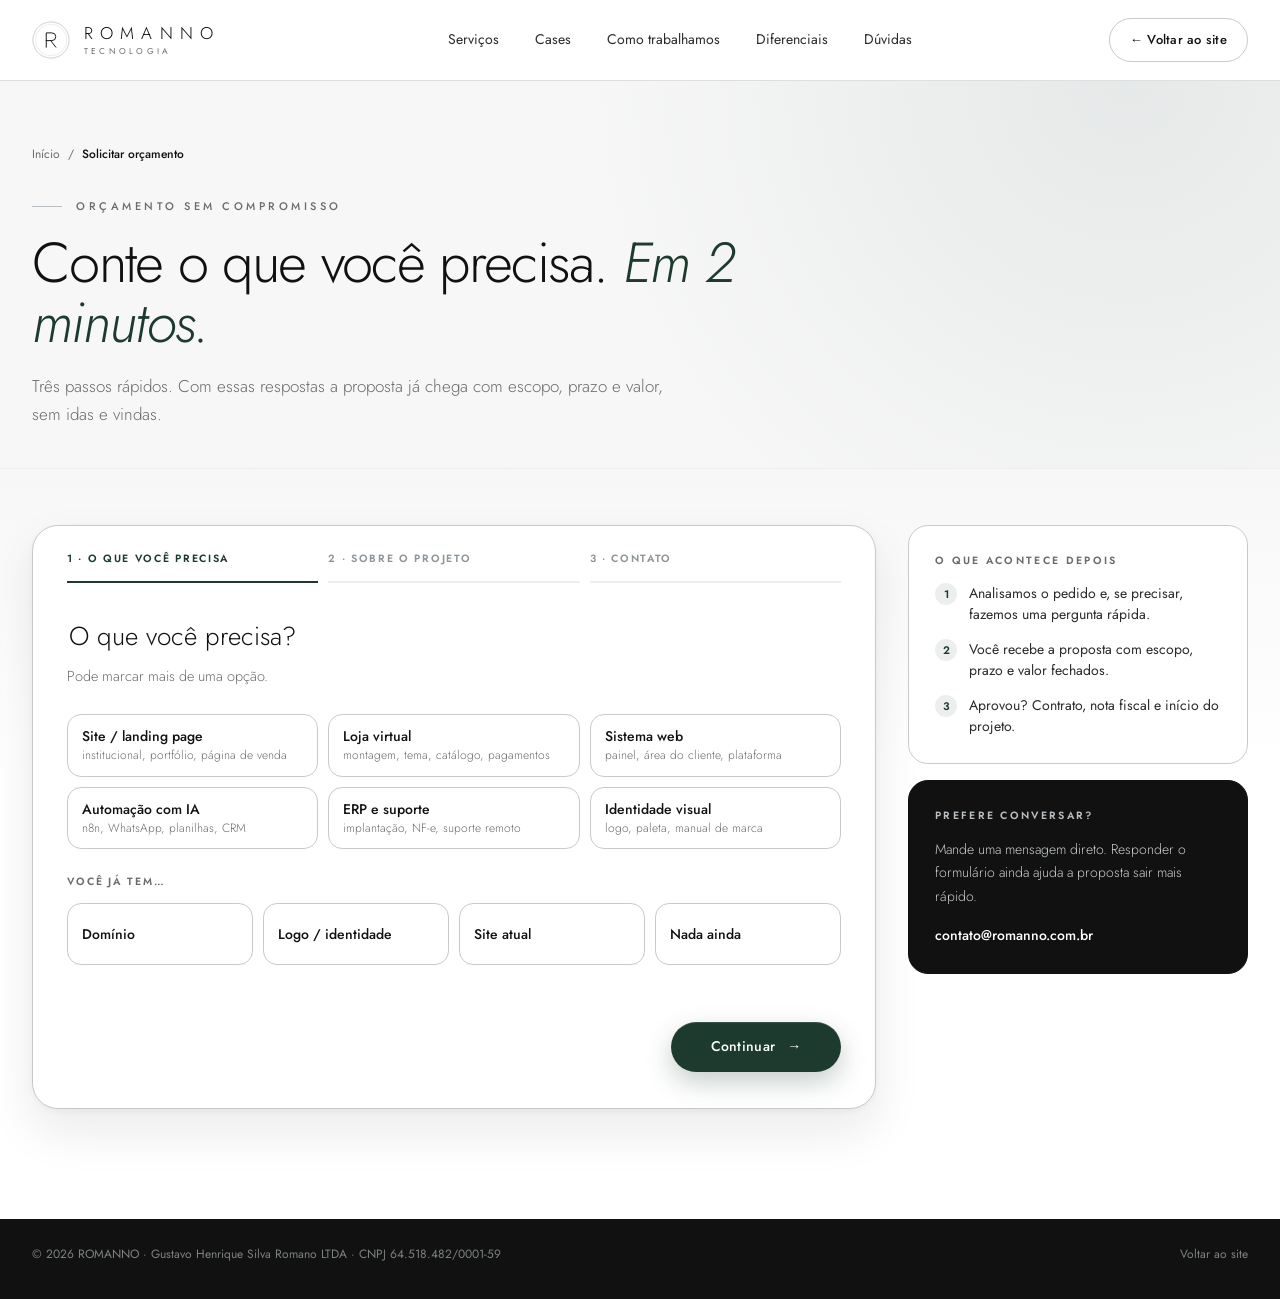
==== orcamento.html @ 5d996bf9 "SEO e dados da empresa: sitemap, robots, canonical, Open Graph, JSON-LD e CNPJ no rodapé" ====
<!DOCTYPE html>
<html lang="pt-BR">
<head>
<meta charset="UTF-8">
<meta name="viewport" content="width=device-width,initial-scale=1">
<title>Solicitar orçamento — ROMANNO</title>
<meta name="description" content="Conte o que você precisa: site, loja virtual, sistema, automação ou ERP. Retorno em até 1 dia útil.">
<meta name="theme-color" content="#1C3B2E">
<link rel="canonical" href="https://romanno.com.br/orcamento.html">
<meta property="og:title" content="Solicitar orçamento — ROMANNO">
<meta property="og:description" content="Conte o que você precisa: site, loja virtual, sistema, automação ou ERP. Retorno em até 1 dia útil.">
<meta property="og:url" content="https://romanno.com.br/orcamento.html">
<meta property="og:image" content="https://romanno.com.br/assets/img/og.jpg">
<meta property="og:locale" content="pt_BR">
<meta name="twitter:card" content="summary_large_image">
<link rel="icon" href="assets/img/monograma.svg" type="image/svg+xml">
<link rel="preconnect" href="https://fonts.googleapis.com">
<link rel="preconnect" href="https://fonts.gstatic.com" crossorigin>
<link href="https://fonts.googleapis.com/css2?family=Jost:ital,wght@0,300;0,400;0,500;0,600;1,300;1,400&display=swap" rel="stylesheet">
<link rel="stylesheet" href="assets/css/style.css">
<script>document.documentElement.classList.add("js")</script>
<script src="assets/js/config.js"></script>
<script src="assets/js/main.js" defer></script>
<script src="assets/js/orcamento.js" defer></script>
</head>
<body>

<header class="header">
  <div class="container nav">
    <a class="brand" href="./" aria-label="ROMANNO — início">
      <svg class="brand-mark" viewBox="0 0 64 64" fill="none" aria-hidden="true"><circle cx="32" cy="32" r="30.5" stroke="#B8BEC2" stroke-width="1.2"/><circle cx="32" cy="32" r="26.5" stroke="#C9C9C9" stroke-width=".6"/><g stroke="currentColor" stroke-width="1.6" stroke-linecap="square"><path d="M24 44V20h9.5a6.5 6.5 0 0 1 0 13H24"/><path d="M31.5 33L40 44"/></g></svg>
      <span class="brand-text"><b>ROMANNO</b><small>Tecnologia</small></span>
    </a>
    <nav class="menu" aria-label="Principal">
      <a href="./#servicos">Serviços</a>
      <a href="./#cases">Cases</a>
      <a href="./#processo">Como trabalhamos</a>
      <a href="./#diferenciais">Diferenciais</a>
      <a href="./#faq">Dúvidas</a>
    </nav>
    <div class="nav-actions"><a class="btn" href="./">← Voltar ao site</a></div>
    <button class="menu-toggle" aria-label="Abrir menu" aria-expanded="false"><span></span></button>
  </div>
</header>

<main>
  <section class="page-hero">
    <div class="container">
      <nav class="crumb" aria-label="Você está em"><a href="./">Início</a><span>/</span><b>Solicitar orçamento</b></nav>
      <div class="eyebrow">Orçamento sem compromisso</div>
      <h1>Conte o que você precisa. <em>Em 2 minutos.</em></h1>
      <p class="lead">Três passos rápidos. Com essas respostas a proposta já chega com escopo, prazo e valor, sem idas e vindas.</p>
    </div>
  </section>

  <section class="quote-wrap">
    <div class="container quote-grid">
      <div class="form-shell">
        <div class="progress" aria-hidden="true">
          <div class="active" data-p="1">1 · O que você precisa</div>
          <div data-p="2">2 · Sobre o projeto</div>
          <div data-p="3">3 · Contato</div>
        </div>

        <form class="form" id="quoteForm" novalidate>
          <!-- honeypot anti-spam -->
          <div class="hp" aria-hidden="true"><label>Não preencha<input type="text" name="_hp" tabindex="-1" autocomplete="off"></label></div>

          <!-- ETAPA 1 -->
          <fieldset class="form-step active" data-step="1" style="border:0;padding:0;margin:0">
            <legend class="form-title">O que você precisa?</legend>
            <p class="form-sub">Pode marcar mais de uma opção.</p>
            <div class="choices" role="group" aria-label="Serviços">
              <div class="choice"><input type="checkbox" id="s1" name="servicos" value="Site / landing page"><label for="s1">Site / landing page<small>institucional, portfólio, página de venda</small></label></div>
              <div class="choice"><input type="checkbox" id="s2" name="servicos" value="E-commerce"><label for="s2">Loja virtual<small>montagem, tema, catálogo, pagamentos</small></label></div>
              <div class="choice"><input type="checkbox" id="s3" name="servicos" value="Sistema web"><label for="s3">Sistema web<small>painel, área do cliente, plataforma</small></label></div>
              <div class="choice"><input type="checkbox" id="s4" name="servicos" value="Automação com IA"><label for="s4">Automação com IA<small>n8n, WhatsApp, planilhas, CRM</small></label></div>
              <div class="choice"><input type="checkbox" id="s5" name="servicos" value="ERP / suporte"><label for="s5">ERP e suporte<small>implantação, NF-e, suporte remoto</small></label></div>
              <div class="choice"><input type="checkbox" id="s6" name="servicos" value="Identidade visual"><label for="s6">Identidade visual<small>logo, paleta, manual de marca</small></label></div>
            </div>

            <p class="group-title">Você já tem…</p>
            <div class="choices four" role="group" aria-label="O que já existe">
              <div class="choice"><input type="checkbox" id="t1" name="ja_tem" value="Domínio"><label for="t1">Domínio</label></div>
              <div class="choice"><input type="checkbox" id="t2" name="ja_tem" value="Logo / identidade"><label for="t2">Logo / identidade</label></div>
              <div class="choice"><input type="checkbox" id="t3" name="ja_tem" value="Site atual"><label for="t3">Site atual</label></div>
              <div class="choice"><input type="checkbox" id="t4" name="ja_tem" value="Nada ainda"><label for="t4">Nada ainda</label></div>
            </div>
            <p class="err" data-err="1" role="alert"></p>
            <div class="form-actions"><span></span><button type="button" class="btn primary" data-next>Continuar <span class="arr">→</span></button></div>
          </fieldset>

          <!-- ETAPA 2 -->
          <fieldset class="form-step" data-step="2" style="border:0;padding:0;margin:0">
            <legend class="form-title">Sobre o projeto</legend>
            <p class="form-sub">Quanto mais contexto, mais precisa fica a proposta.</p>
            <div class="grid2">
              <div class="field full"><label for="descricao">Descreva o projeto</label><textarea id="descricao" name="descricao" placeholder="Ex.: tenho uma loja de roupas no Instagram e quero vender pelo site, com frete calculado e aviso no WhatsApp quando entrar pedido." required></textarea></div>
              <div class="field"><label for="prazo">Prazo desejado</label>
                <select id="prazo" name="prazo">
                  <option value="Sem pressa">Sem pressa</option>
                  <option value="Até 1 mês">Até 1 mês</option>
                  <option value="1 a 3 meses">1 a 3 meses</option>
                  <option value="Urgente (menos de 2 semanas)">Urgente (menos de 2 semanas)</option>
                </select>
              </div>
              <div class="field"><label for="referencia">Site de referência <small>(opcional)</small></label><input id="referencia" name="referencia" type="url" placeholder="https://"></div>
            </div>
            <p class="group-title" style="margin-top:24px">Faixa de investimento</p>
            <div class="choices four" role="radiogroup" aria-label="Faixa de investimento">
              <div class="choice"><input type="radio" id="i1" name="investimento" value="Até R$ 2 mil"><label for="i1">Até R$ 2 mil</label></div>
              <div class="choice"><input type="radio" id="i2" name="investimento" value="R$ 2 a 5 mil"><label for="i2">R$ 2 a 5 mil</label></div>
              <div class="choice"><input type="radio" id="i3" name="investimento" value="R$ 5 a 15 mil"><label for="i3">R$ 5 a 15 mil</label></div>
              <div class="choice"><input type="radio" id="i4" name="investimento" value="Ainda não sei"><label for="i4">Ainda não sei</label></div>
            </div>
            <p class="err" data-err="2" role="alert"></p>
            <div class="form-actions"><button type="button" class="btn" data-prev>← Voltar</button><button type="button" class="btn primary" data-next>Continuar <span class="arr">→</span></button></div>
          </fieldset>

          <!-- ETAPA 3 -->
          <fieldset class="form-step" data-step="3" style="border:0;padding:0;margin:0">
            <legend class="form-title">Para onde mandamos a proposta?</legend>
            <p class="form-sub">Retorno em até 1 dia útil.</p>
            <div class="grid2">
              <div class="field"><label for="nome">Nome</label><input id="nome" name="nome" autocomplete="name" required></div>
              <div class="field"><label for="empresa">Empresa <small>(opcional)</small></label><input id="empresa" name="empresa" autocomplete="organization"></div>
              <div class="field"><label for="email">E-mail</label><input id="email" name="email" type="email" autocomplete="email" required></div>
              <div class="field"><label for="whatsapp">WhatsApp</label><input id="whatsapp" name="whatsapp" type="tel" inputmode="tel" autocomplete="tel" placeholder="(31) 99999-9999" required></div>
              <div class="field full"><label for="contato_pref">Prefere contato por</label>
                <select id="contato_pref" name="contato_pref"><option>WhatsApp</option><option>E-mail</option><option>Videochamada</option></select>
              </div>
            </div>
            <div class="summary" id="summary"></div>
            <label class="checkline"><input type="checkbox" id="lgpd" name="lgpd" required> Autorizo o uso destes dados somente para o envio da proposta e o contato sobre este projeto (LGPD).</label>
            <p class="err" data-err="3" role="alert"></p>
            <div class="form-actions"><button type="button" class="btn" data-prev>← Voltar</button><button type="submit" class="btn primary" id="sendBtn">Enviar pedido <span class="arr">→</span></button></div>
          </fieldset>

          <!-- SUCESSO -->
          <div class="form-step success" data-step="4" aria-live="polite">
            <div class="success-mark"><svg viewBox="0 0 24 24"><path d="M5 12.5l4.5 4.5L19 7.5"/></svg></div>
            <h2 class="form-title">Pedido recebido.</h2>
            <p class="form-sub" id="successMsg">Você recebe a proposta em até 1 dia útil. Guarde o protocolo:</p>
            <span class="protocol" id="protocol"></span>
            <div class="form-actions" style="justify-content:center"><a class="btn" href="./">Voltar ao site</a></div>
          </div>
        </form>
      </div>

      <aside class="aside">
        <div class="aside-card">
          <h4>O que acontece depois</h4>
          <ol>
            <li>Analisamos o pedido e, se precisar, fazemos uma pergunta rápida.</li>
            <li>Você recebe a proposta com escopo, prazo e valor fechados.</li>
            <li>Aprovou? Contrato, nota fiscal e início do projeto.</li>
          </ol>
        </div>
        <div class="aside-card dark">
          <h4>Prefere conversar?</h4>
          <p>Mande uma mensagem direto. Responder o formulário ainda ajuda a proposta sair mais rápido.</p>
          <a class="wa" data-whatsapp href="#"><svg viewBox="0 0 24 24"><path d="M4 20l1.3-3.9A8 8 0 1 1 8 19z"/></svg>Chamar no WhatsApp</a>
          <a class="wa" data-email href="#"><svg viewBox="0 0 24 24"><rect x="3" y="5" width="18" height="14" rx="2"/><path d="M3 7l9 6 9-6"/></svg></a>
        </div>
      </aside>
    </div>
  </section>
</main>

<footer class="footer">
  <div class="container">
    <div class="footer-bottom" style="border-top:0"><span>© <span data-year>2026</span> ROMANNO · Gustavo Henrique Silva Romano LTDA · CNPJ 64.518.482/0001-59</span><span><a href="./">Voltar ao site</a></span></div>
  </div>
</footer>
</body>
</html>
---- assets/css/style.css ----
/* =========================================================
   ROMANNO — Portfólio
   Paleta oficial (Manual de Marca): #111111 · #FFFFFF · #1C3B2E · #B8BEC2 · #6B6B6B · #C9C9C9
   ========================================================= */
[hidden]{display:none!important}
:root{
  /* oficiais */
  --black:#111111;
  --white:#FFFFFF;
  --green:#1C3B2E;
  --silver:#B8BEC2;
  --gray:#6B6B6B;
  --line:#C9C9C9;
  /* derivados (tons da própria paleta) */
  --paper:#F6F7F6;          /* fundo neutro levemente esverdeado */
  --mist:#ECEFED;
  --green-2:#25503F;        /* verde para hover */
  --green-d:#122A20;        /* verde profundo para gradientes */
  --ink2:#2A2A2A;
  --silver-d:#8E959A;
  --font:"Jost",-apple-system,BlinkMacSystemFont,"Segoe UI",Arial,sans-serif;
  --shadow-sm:0 1px 2px rgba(17,17,17,.04),0 6px 18px rgba(17,17,17,.05);
  --shadow:0 2px 6px rgba(17,17,17,.04),0 22px 48px rgba(17,17,17,.09);
  --radius:20px;
}
*{box-sizing:border-box}
html{scroll-behavior:smooth}
body{margin:0;background:var(--white);color:var(--black);font-family:var(--font);font-size:16px;font-weight:400;line-height:1.65;overflow-x:hidden;-webkit-font-smoothing:antialiased}
a{color:inherit;text-decoration:none}
img{max-width:100%;display:block}
button,input,select,textarea{font:inherit}
.container{width:min(1240px,calc(100% - 64px));margin:auto}
:focus-visible{outline:2px solid var(--green);outline-offset:3px;border-radius:6px}

/* ---------- tipografia ---------- */
h1,h2,h3{font-family:var(--font);font-weight:300;letter-spacing:-.02em;margin:0;color:var(--black)}
h1 em,h2 em,h3 em{font-style:italic;font-weight:300;color:var(--green)}
.eyebrow{display:inline-flex;align-items:center;gap:14px;color:var(--gray);text-transform:uppercase;letter-spacing:.32em;font-size:11px;font-weight:500}
.eyebrow:before{content:"";width:30px;height:1px;background:var(--silver)}
.center .eyebrow:after{content:"";width:30px;height:1px;background:var(--silver)}
.wordmark{font-weight:300;letter-spacing:.42em;text-transform:uppercase}

/* ---------- botões ---------- */
.btn{min-height:50px;padding:0 26px;border-radius:999px;border:1px solid var(--line);background:var(--white);color:var(--black);display:inline-flex;align-items:center;justify-content:center;gap:12px;cursor:pointer;font-size:14px;font-weight:500;letter-spacing:.02em;transition:transform .25s ease,box-shadow .25s ease,border-color .25s ease,background .25s ease;white-space:nowrap}
.btn:hover{transform:translateY(-2px);border-color:var(--silver-d);box-shadow:var(--shadow-sm)}
.btn.primary{border:0;color:var(--white);background:var(--green);box-shadow:0 10px 26px rgba(28,59,46,.25),inset 0 1px 0 rgba(255,255,255,.12)}
.btn.primary:hover{background:var(--green-2);box-shadow:0 16px 34px rgba(28,59,46,.32)}
.btn.light{border:1px solid rgba(255,255,255,.28);background:transparent;color:var(--white)}
.btn.light:hover{border-color:var(--silver);background:rgba(255,255,255,.06)}
.btn .arr{transition:transform .25s}
.btn:hover .arr{transform:translateX(3px)}
.btn[disabled]{opacity:.55;pointer-events:none}

/* ---------- header ---------- */
.header{position:sticky;top:0;z-index:50;background:rgba(255,255,255,.9);backdrop-filter:saturate(1.3) blur(16px);-webkit-backdrop-filter:saturate(1.3) blur(16px);border-bottom:1px solid rgba(201,201,201,.6)}
.nav{height:80px;display:grid;grid-template-columns:220px 1fr auto;align-items:center;gap:24px}
.brand{display:inline-flex;align-items:center;gap:14px}
.brand-mark{width:38px;height:38px;flex:0 0 38px}
.brand-text{display:flex;flex-direction:column;line-height:1.1}
.brand-text b{font-weight:300;font-size:17px;letter-spacing:.42em}
.brand-text small{font-size:8.5px;letter-spacing:.38em;color:var(--gray);text-transform:uppercase;margin-top:4px}
.menu{display:flex;justify-content:center;gap:36px;font-size:14px;color:var(--ink2)}
.menu a{position:relative;padding:8px 0}
.menu a:after{content:"";position:absolute;left:0;right:100%;bottom:2px;height:1px;background:var(--green);transition:right .25s ease}
.menu a:hover,.menu a[aria-current="page"]{color:var(--black)}
.menu a:hover:after,.menu a[aria-current="page"]:after{right:0}
.nav-actions .btn{min-height:44px;padding:0 20px;font-size:13px}
.menu-toggle{display:none;width:44px;height:44px;border-radius:50%;border:1px solid var(--line);background:var(--white);cursor:pointer;align-items:center;justify-content:center}
.menu-toggle span,.menu-toggle span:before,.menu-toggle span:after{display:block;width:16px;height:1.5px;background:var(--black);position:relative;transition:.25s}
.menu-toggle span:before,.menu-toggle span:after{content:"";position:absolute;left:0}
.menu-toggle span:before{top:-5px}.menu-toggle span:after{top:5px}
.nav.open .menu-toggle span{background:transparent}
.nav.open .menu-toggle span:before{top:0;transform:rotate(45deg)}
.nav.open .menu-toggle span:after{top:0;transform:rotate(-45deg)}

/* ---------- hero ---------- */
.hero{position:relative;overflow:hidden;background:radial-gradient(circle at 85% 20%,rgba(184,190,194,.22),transparent 45%),var(--paper);border-bottom:1px solid var(--mist)}
#heroCanvas{position:absolute;inset:0;width:100%;height:100%;z-index:0;pointer-events:none}
.hero-grid{position:relative;z-index:1;display:grid;grid-template-columns:1.05fr .95fr;gap:56px;align-items:center;min-height:calc(100vh - 80px);max-height:880px;padding:72px 0 96px}
.hero h1{margin:22px 0 0;font-size:clamp(46px,5.4vw,82px);line-height:1.02;letter-spacing:-.035em}
.hero .lead{max-width:560px;margin:26px 0 0;color:var(--gray);font-size:18px;line-height:1.7;font-weight:300}
.hero-actions{display:flex;flex-wrap:wrap;gap:12px;margin-top:36px}
.hero-trust{display:flex;gap:34px;margin-top:46px;padding-top:24px;border-top:1px solid var(--line);max-width:560px}
.hero-trust div{font-size:12.5px;color:var(--gray);line-height:1.45}
.hero-trust b{display:block;font-weight:300;font-size:28px;color:var(--black);letter-spacing:-.01em;margin-bottom:2px}
.hero-visual{position:relative;display:flex;flex-direction:column;align-items:flex-end;gap:16px}

/* mock de "proposta" no hero */
.mock{position:relative;width:min(400px,100%);padding:22px;border-radius:20px;background:rgba(255,255,255,.92);backdrop-filter:blur(14px);-webkit-backdrop-filter:blur(14px);border:1px solid rgba(255,255,255,.9);box-shadow:0 30px 70px rgba(17,17,17,.14);font-size:13px;color:var(--black)}
.mock-h{display:flex;justify-content:space-between;align-items:baseline;gap:10px;padding-bottom:12px;margin-bottom:12px;border-bottom:1px solid var(--line)}
.mock-h span{font-size:17px;font-weight:400;letter-spacing:.02em}
.mock-h i{font-style:normal;font-size:9.5px;letter-spacing:.2em;text-transform:uppercase;color:var(--green);font-weight:600}
.mock-row{display:flex;justify-content:space-between;gap:12px;margin-top:9px;font-size:12.5px;color:var(--ink2)}
.mock-row b{font-weight:500}
.mock-bar{height:5px;margin:10px 0 4px;border-radius:9px;background:var(--mist);overflow:hidden}
.mock-bar i{display:block;height:100%;width:72%;border-radius:9px;background:linear-gradient(90deg,var(--silver),var(--green))}
.mock-steps{list-style:none;margin:12px 0 0;padding:0;display:grid;gap:2px}
.mock-steps li{position:relative;padding:8px 0 8px 28px;font-size:12.5px;color:var(--ink2)}
.mock-steps li:before{content:"";position:absolute;left:3px;top:12px;width:11px;height:11px;border-radius:50%;border:1.5px solid var(--line);background:var(--white)}
.mock-steps li:after{content:"";position:absolute;left:8.5px;top:25px;bottom:-8px;width:1px;background:var(--line)}
.mock-steps li:last-child:after{display:none}
.mock-steps li.ok:before{background:var(--green);border-color:var(--green)}
.mock-steps li.cur:before{border-color:var(--green);box-shadow:0 0 0 4px rgba(28,59,46,.14)}
.mock-steps small{display:block;color:var(--gray);font-size:11.5px}
.mock-foot{margin-top:14px;padding-top:12px;border-top:1px solid var(--line);display:flex;gap:8px;align-items:center;flex-wrap:wrap;font-size:12px;color:var(--gray)}
.pill{display:inline-block;padding:3px 10px;border-radius:99px;background:var(--mist);color:var(--green);font-weight:600;font-size:11px;letter-spacing:.02em}
.chip{position:relative;margin-right:60px;display:flex;gap:14px;align-items:center;padding:14px 18px;border-radius:16px;background:var(--black);color:var(--white);box-shadow:var(--shadow);max-width:300px}
.chip-ic{flex:0 0 38px;height:38px;border-radius:50%;display:grid;place-items:center;background:rgba(184,190,194,.14);color:var(--silver)}
.chip-ic svg{width:18px;height:18px;fill:none;stroke:currentColor;stroke-width:1.6;stroke-linecap:round;stroke-linejoin:round}
.chip b{display:block;font-size:13.5px;font-weight:500}
.chip small{display:block;font-size:11.5px;color:var(--silver)}

/* ---------- seções ---------- */
section{scroll-margin-top:90px}
.sec{padding:120px 0}
.sec-head{max-width:760px;margin:0 auto 60px;text-align:center}
.sec-head h2{margin-top:18px;font-size:clamp(34px,3.6vw,54px);line-height:1.08}
.sec-head p{margin:18px auto 0;max-width:620px;color:var(--gray);font-size:17px;font-weight:300}

/* faixa de benefícios */
.strip{position:relative;z-index:2;margin-top:-52px}
.benefits{display:grid;grid-template-columns:repeat(4,1fr);background:var(--white);border:1px solid var(--line);border-radius:var(--radius);box-shadow:var(--shadow-sm)}
.benefit{display:flex;align-items:flex-start;gap:16px;padding:26px}
.benefit + .benefit{border-left:1px solid var(--mist)}
.ic{min-width:44px;height:44px;border-radius:50%;display:grid;place-items:center;background:var(--paper);color:var(--green);border:1px solid var(--mist)}
.ic svg{width:20px;height:20px;fill:none;stroke:currentColor;stroke-width:1.5;stroke-linecap:round;stroke-linejoin:round}
.benefit strong{display:block;font-size:14.5px;font-weight:500;margin-bottom:3px}
.benefit span{display:block;color:var(--gray);font-size:13px;line-height:1.5}

/* serviços */
.services{display:grid;grid-template-columns:repeat(3,1fr);gap:18px}
.service{position:relative;display:flex;flex-direction:column;padding:34px 28px 28px;background:var(--white);border:1px solid var(--line);border-radius:var(--radius);transition:transform .35s ease,box-shadow .35s ease,border-color .35s ease;overflow:hidden}
.service:before{content:"";position:absolute;left:0;right:0;top:0;height:2px;background:linear-gradient(90deg,transparent,var(--green),transparent);opacity:0;transition:opacity .3s}
.service:hover{transform:translateY(-5px);box-shadow:var(--shadow);border-color:var(--silver)}
.service:hover:before{opacity:1}
.service .num{font-style:italic;font-weight:300;color:var(--silver-d);font-size:15px;margin-bottom:20px}
.service .ic{align-self:flex-start;width:44px;margin-bottom:22px;border-radius:14px}
.service h3{font-size:23px;font-weight:400;margin-bottom:10px;letter-spacing:-.01em}
.service p{color:var(--gray);font-size:14.5px;line-height:1.65;margin:0 0 18px;flex:1}
.tags{display:flex;flex-wrap:wrap;gap:6px}
.tags span{font-size:11px;letter-spacing:.06em;padding:4px 10px;border-radius:99px;border:1px solid var(--mist);color:var(--ink2);background:var(--paper)}
.service.wide{grid-column:span 2;background:var(--green);border-color:var(--green);color:var(--white)}
.service.wide h3{color:var(--white)}
.service.wide p{color:#C7D2CC}
.service.wide .num{color:var(--silver)}
.service.wide .ic{background:rgba(255,255,255,.07);border-color:rgba(255,255,255,.12);color:var(--white)}
.service.wide .tags span{background:rgba(255,255,255,.06);border-color:rgba(255,255,255,.14);color:#E3E8E5}
.service.wide:hover{border-color:var(--green-2)}

/* cases */
.cases-sec{background:var(--paper)}
.cases{display:grid;gap:22px}
.case{display:grid;grid-template-columns:1fr 1fr;gap:0;background:var(--white);border:1px solid var(--line);border-radius:24px;overflow:hidden;transition:box-shadow .35s,border-color .35s}
.case:hover{box-shadow:var(--shadow);border-color:var(--silver)}
.case:nth-child(even) .case-visual{order:2}
.case-visual{position:relative;min-height:320px;display:grid;place-items:center;padding:36px;background:radial-gradient(circle at 70% 20%,rgba(184,190,194,.35),transparent 55%),var(--mist)}
.case-visual.dark{background:radial-gradient(circle at 75% 15%,rgba(184,190,194,.18),transparent 50%),linear-gradient(160deg,#1a1a1a,var(--black))}
.case-visual.green{background:radial-gradient(circle at 75% 15%,rgba(184,190,194,.22),transparent 50%),linear-gradient(160deg,var(--green),var(--green-d))}
.case-body{padding:44px 46px;display:flex;flex-direction:column;justify-content:center}
.case-meta{display:flex;flex-wrap:wrap;align-items:center;gap:10px;margin-bottom:14px}
.case-meta .status{font-size:10.5px;font-weight:600;letter-spacing:.16em;text-transform:uppercase;padding:4px 10px;border-radius:99px;background:var(--mist);color:var(--green)}
.case-meta .status.dev{background:#F1F1F1;color:var(--gray)}
.case-meta small{font-size:12px;color:var(--gray);letter-spacing:.04em}
.case h3{font-size:30px;font-weight:300;line-height:1.15;margin-bottom:14px}
.case p{color:var(--gray);margin:0 0 18px;font-size:15px;font-weight:300}
.case ul{list-style:none;padding:0;margin:0 0 22px;display:grid;gap:9px}
.case li{position:relative;padding-left:22px;font-size:14px;color:var(--ink2)}
.case li:before{content:"";position:absolute;left:0;top:9px;width:7px;height:7px;border-radius:50%;background:var(--green);box-shadow:0 0 0 4px rgba(28,59,46,.1)}
.link-arrow{display:inline-flex;align-items:center;gap:10px;color:var(--green);font-size:12px;font-weight:600;letter-spacing:.14em;text-transform:uppercase}
.link-arrow span{transition:transform .25s}
.link-arrow:hover span{transform:translateX(4px)}

/* mini-mocks dos cases (HTML/CSS, sem imagem) */
.screen{width:min(440px,100%);border-radius:14px;background:var(--white);box-shadow:0 24px 60px rgba(17,17,17,.18);overflow:hidden;font-size:11px}
.screen-bar{display:flex;align-items:center;gap:6px;padding:9px 12px;background:#F2F3F3;border-bottom:1px solid var(--mist)}
.screen-bar i{width:8px;height:8px;border-radius:50%;background:var(--line)}
.screen-bar span{margin-left:10px;flex:1;height:16px;border-radius:6px;background:var(--white);font-size:9.5px;color:var(--gray);display:flex;align-items:center;padding:0 8px}
.screen-body{padding:16px}
.shop-head{display:flex;justify-content:space-between;align-items:center;padding-bottom:10px;border-bottom:1px solid var(--mist);margin-bottom:12px}
.shop-head b{font-weight:300;letter-spacing:.35em;font-size:12px}
.shop-head em{font-style:normal;font-size:9px;color:var(--gray);letter-spacing:.1em}
.shop-grid{display:grid;grid-template-columns:repeat(3,1fr);gap:8px}
.prod{border-radius:8px;background:var(--paper);padding:8px}
.prod .img{aspect-ratio:1;border-radius:6px;margin-bottom:6px;background:radial-gradient(circle at 50% 45%,#fff 0 18%,var(--silver) 19% 24%,transparent 25%),linear-gradient(160deg,var(--mist),#dfe3e1)}
.prod:nth-child(2) .img{background:radial-gradient(circle at 50% 50%,transparent 0 22%,var(--silver-d) 23% 27%,transparent 28%),linear-gradient(160deg,var(--mist),#dfe3e1)}
.prod:nth-child(3) .img{background:radial-gradient(ellipse at 50% 50%,var(--silver) 0 10%,transparent 11%),radial-gradient(circle at 50% 50%,transparent 0 30%,var(--silver-d) 31% 33%,transparent 34%),linear-gradient(160deg,var(--mist),#dfe3e1)}
.prod b{display:block;font-weight:500;font-size:9.5px}
.prod small{color:var(--green);font-weight:600;font-size:9.5px}
.shop-btn{margin-top:12px;padding:8px;border-radius:99px;background:var(--green);color:var(--white);text-align:center;font-size:10px;letter-spacing:.08em}
.code{font-family:ui-monospace,SFMono-Regular,Menlo,Consolas,monospace;font-size:10.5px;line-height:1.7;color:#C9D1CD;background:#0D0D0D;padding:16px;border-radius:0}
.code .k{color:var(--silver)}.code .s{color:#8FBFA6}.code .c{color:#5F6B66}
.q-card{padding:14px;border-radius:10px;border:1px solid var(--mist);margin-bottom:8px}
.q-card b{display:block;font-weight:500;font-size:11px;margin-bottom:8px}
.q-opt{padding:6px 9px;border-radius:7px;border:1px solid var(--mist);margin-top:5px;font-size:10px;color:var(--ink2)}
.q-opt.ok{border-color:var(--green);background:rgba(28,59,46,.07);color:var(--green);font-weight:600}
.q-filters{display:flex;gap:5px;margin-bottom:10px;flex-wrap:wrap}
.q-filters span{font-size:9px;padding:3px 8px;border-radius:99px;background:var(--paper);border:1px solid var(--mist);color:var(--gray)}
.phone{width:200px;height:380px;border-radius:32px;background:var(--black);padding:10px;box-shadow:0 30px 60px rgba(0,0,0,.35);border:1px solid #2a2a2a}
.phone-in{height:100%;border-radius:24px;background:var(--white);padding:18px 14px;overflow:hidden}
.phone-in small{display:block;color:var(--gray);font-size:9.5px;letter-spacing:.08em;text-transform:uppercase}
.phone-in .bal{font-size:24px;font-weight:300;margin:2px 0 14px}
.tx{display:flex;justify-content:space-between;align-items:center;padding:9px 0;border-bottom:1px solid var(--mist);font-size:10.5px}
.tx em{font-style:normal;font-size:8.5px;padding:2px 7px;border-radius:99px;background:#FFF5E0;color:#8A6300;font-weight:600}
.tx.done em{background:var(--mist);color:var(--green)}
.phone-btn{margin-top:14px;padding:9px;border-radius:12px;background:var(--green);color:#fff;text-align:center;font-size:10.5px}
.brand-board{display:grid;gap:12px;width:min(420px,100%)}
.brand-board .row{display:grid;grid-template-columns:repeat(4,1fr);gap:8px}
.sw{height:58px;border-radius:10px;border:1px solid rgba(255,255,255,.12)}
.brand-board .logo{padding:26px;border-radius:14px;background:rgba(255,255,255,.06);border:1px solid rgba(255,255,255,.12);text-align:center;color:var(--white)}
.brand-board .logo b{display:block;font-weight:300;letter-spacing:.5em;font-size:22px}
.brand-board .logo small{display:block;margin-top:8px;font-size:9px;letter-spacing:.4em;color:var(--silver);text-transform:uppercase}

/* processo (fundo preto) */
.process{background:radial-gradient(circle at 85% 0%,rgba(28,59,46,.55),transparent 50%),var(--black);color:var(--white)}
.process .sec-head h2{color:var(--white)}
.process .sec-head h2 em{color:var(--silver)}
.process .sec-head p{color:#A9ADAF}
.process .eyebrow{color:var(--silver)}
.steps{display:grid;grid-template-columns:repeat(5,1fr);gap:16px}
.step{padding:30px 24px;border-radius:20px;border:1px solid rgba(184,190,194,.18);background:rgba(255,255,255,.025);transition:border-color .3s,background .3s}
.step:hover{border-color:rgba(184,190,194,.4);background:rgba(255,255,255,.045)}
.step .n{display:block;font-style:italic;font-weight:300;font-size:34px;color:var(--silver);margin-bottom:20px}
.step h3{color:var(--white);font-size:19px;font-weight:400;margin-bottom:10px}
.step p{margin:0;color:#A9ADAF;font-size:14px;line-height:1.65}
.step .when{display:inline-block;margin-top:16px;font-size:10.5px;letter-spacing:.14em;text-transform:uppercase;color:var(--silver)}

/* diferenciais */
.diff-grid{display:grid;grid-template-columns:.95fr 1.05fr;gap:72px;align-items:center}
.diff h2{margin-top:18px;font-size:clamp(32px,3.2vw,48px);line-height:1.1}
.diff > div > p{color:var(--gray);font-size:16.5px;font-weight:300;margin:20px 0 0;max-width:500px}
.diff-list{display:grid;gap:14px}
.diff-item{display:flex;gap:18px;padding:22px 24px;border:1px solid var(--line);border-radius:18px;background:var(--white);transition:border-color .3s,transform .3s}
.diff-item:hover{border-color:var(--silver-d);transform:translateX(4px)}
.diff-item .ic{border-radius:12px}
.diff-item strong{display:block;font-weight:500;font-size:15.5px;margin-bottom:2px}
.diff-item span{display:block;font-size:14px;color:var(--gray);line-height:1.6}

/* frase */
.quote{padding:20px 0 120px}
.quote p{max-width:980px;margin:0 auto;text-align:center;font-weight:300;font-size:clamp(26px,2.8vw,42px);line-height:1.3;letter-spacing:-.015em}
.quote em{font-style:italic;color:var(--green)}

/* faq */
.faq-grid{display:grid;grid-template-columns:.8fr 1.2fr;gap:60px;align-items:start}
.faq h2{margin-top:18px;font-size:clamp(30px,2.8vw,42px);line-height:1.15}
.muted{color:var(--gray);margin:18px 0 0;font-size:15px;font-weight:300}
.q{border:1px solid var(--line);border-radius:16px;background:var(--white);padding:20px 24px;margin-bottom:12px;transition:border-color .25s}
.q[open]{border-color:var(--silver-d)}
.q summary{cursor:pointer;list-style:none;display:flex;justify-content:space-between;gap:16px;font-weight:500;font-size:15.5px}
.q summary::-webkit-details-marker{display:none}
.q summary:after{content:"+";color:var(--green);font-size:22px;line-height:1;font-weight:300}
.q[open] summary:after{content:"–"}
.q p{margin:12px 0 0;color:var(--gray);font-size:15px;line-height:1.7;font-weight:300}

/* CTA final */
.cta{padding:0 0 120px}
.cta-band{position:relative;overflow:hidden;display:grid;grid-template-columns:1.4fr auto;gap:40px;align-items:center;padding:60px 64px;border-radius:28px;color:var(--white);background:radial-gradient(circle at 88% 20%,rgba(184,190,194,.18),transparent 42%),linear-gradient(120deg,var(--green),var(--green-d))}
.cta-band:after{content:"";position:absolute;inset:0;border-radius:28px;border:1px solid rgba(184,190,194,.25);pointer-events:none}
.cta-band .eyebrow{color:var(--silver)}
.cta-band .eyebrow:before{background:var(--silver)}
.cta-band h3{color:var(--white);font-size:clamp(28px,2.6vw,40px);font-weight:300;line-height:1.15;margin:14px 0}
.cta-band h3 em{color:var(--silver)}
.cta-band p{margin:0;color:#C7D2CC;max-width:640px;font-weight:300}
.cta-band .btn{background:var(--white);color:var(--green);border:0}
.cta-band .btn:hover{background:var(--paper)}

/* footer */
.footer{background:var(--black);color:#A9ADAF}
.footer-top{display:grid;grid-template-columns:1.4fr 1fr 1fr 1fr;gap:40px;padding:72px 0 48px;border-bottom:1px solid rgba(184,190,194,.14)}
.footer .brand-text b{color:var(--white)}
.footer .brand-text small{color:var(--silver)}
.footer-tag{margin:18px 0 0;font-weight:300;color:#D5D8DA;font-size:16px;max-width:300px}
.footer h4{margin:0 0 16px;color:var(--silver);font-size:10.5px;letter-spacing:.26em;text-transform:uppercase;font-weight:500}
.footer ul{list-style:none;margin:0;padding:0;display:grid;gap:10px;font-size:14px}
.footer ul a:hover{color:var(--white)}
.footer-bottom{display:flex;justify-content:space-between;gap:20px;padding:26px 0 34px;font-size:12px;color:#7d8285}

/* ---------- página de orçamento ---------- */
.page-hero{padding:64px 0 40px;background:radial-gradient(circle at 88% 0%,rgba(184,190,194,.25),transparent 45%),var(--paper);border-bottom:1px solid var(--mist)}
.crumb{display:flex;gap:8px;font-size:12px;color:var(--gray);margin-bottom:24px}
.crumb a:hover{color:var(--green)}
.crumb b{color:var(--black);font-weight:500}
.page-hero h1{margin:18px 0 0;font-size:clamp(38px,4.4vw,64px);line-height:1.05;letter-spacing:-.03em;max-width:820px}
.page-hero .lead{max-width:640px;margin:20px 0 0;color:var(--gray);font-size:17px;font-weight:300}
.quote-wrap{padding:56px 0 110px;background:linear-gradient(180deg,var(--paper),var(--white) 40%)}
.quote-grid{display:grid;grid-template-columns:1fr 340px;gap:32px;align-items:start}
.form-shell{background:var(--white);border:1px solid var(--line);border-radius:26px;box-shadow:var(--shadow);overflow:hidden}
.progress{display:grid;grid-template-columns:repeat(3,1fr);gap:10px;padding:24px 34px 0}
.progress div{font-size:10.5px;text-transform:uppercase;letter-spacing:.16em;font-weight:600;color:var(--silver-d);padding-bottom:14px;border-bottom:2px solid var(--mist);transition:.3s}
.progress div.active{color:var(--green);border-color:var(--green)}
.progress div.done{color:var(--gray);border-color:var(--silver)}
.form{padding:32px 34px 36px}
.form-step{display:none}
.form-step.active{display:block;animation:fadeUp .4s ease}
@keyframes fadeUp{from{opacity:0;transform:translateY(8px)}to{opacity:1;transform:none}}
.form-title{font-size:26px;font-weight:300;margin:0 0 6px}
.form-sub{color:var(--gray);margin:0 0 26px;font-size:14.5px;font-weight:300}
.group-title{margin:24px 0 12px;color:var(--gray);font-size:10.5px;font-weight:600;text-transform:uppercase;letter-spacing:.18em}
.group-title:first-of-type{margin-top:0}
.choices{display:grid;grid-template-columns:repeat(3,1fr);gap:10px}
.choices.two{grid-template-columns:repeat(2,1fr)}
.choices.four{grid-template-columns:repeat(4,1fr)}
.choice{position:relative}
.choice input{position:absolute;opacity:0;pointer-events:none}
.choice label{display:flex;flex-direction:column;justify-content:center;min-height:62px;padding:12px 14px;border:1px solid var(--line);border-radius:14px;background:var(--white);cursor:pointer;transition:.2s;font-size:14px;font-weight:500;line-height:1.3}
.choice label small{display:block;font-weight:300;color:var(--gray);font-size:12px;margin-top:3px}
.choice label:hover{border-color:var(--silver-d)}
.choice input:checked+label{border-color:var(--green);background:rgba(28,59,46,.05);box-shadow:inset 0 0 0 1px var(--green)}
.choice input:focus-visible+label{outline:2px solid var(--green);outline-offset:2px}
.grid2{display:grid;grid-template-columns:repeat(2,minmax(0,1fr));gap:18px 20px}
.grid2 .full{grid-column:1/-1}
.field label{display:block;color:var(--ink2);font-size:11px;font-weight:600;text-transform:uppercase;letter-spacing:.1em;margin:0 0 8px}
.field label small{text-transform:none;letter-spacing:0;font-weight:300;color:var(--gray)}
.field input,.field select,.field textarea{width:100%;min-height:50px;border:1px solid var(--line);border-radius:12px;background:var(--paper);color:var(--black);padding:0 15px;font-size:15px;outline:none;transition:.2s}
.field textarea{min-height:130px;padding:13px 15px;resize:vertical;line-height:1.6}
.field input:focus,.field select:focus,.field textarea:focus{border-color:var(--green);background:var(--white);box-shadow:0 0 0 4px rgba(28,59,46,.1)}
.field.invalid input,.field.invalid textarea,.field.invalid select{border-color:#9B3A2E;background:#FDF6F5}
.err{color:#9B3A2E;font-size:13px;margin:14px 0 0;min-height:1em}
.checkline{display:flex;align-items:flex-start;gap:10px;margin:20px 0 0;color:var(--ink2);font-size:13.5px;line-height:1.55;cursor:pointer}
.checkline input{margin-top:4px;accent-color:#1C3B2E;width:16px;height:16px}
.form-actions{display:flex;justify-content:space-between;gap:14px;margin-top:30px}
.form-actions .btn{min-width:170px}
.summary{border:1px solid var(--line);border-radius:16px;padding:6px 20px;background:var(--paper);margin-top:22px}
.summary div{display:flex;justify-content:space-between;gap:20px;padding:11px 0;border-bottom:1px solid var(--mist);font-size:14px}
.summary div:last-child{border-bottom:0}
.summary span{color:var(--gray)}
.summary strong{text-align:right;font-weight:500}
.success{text-align:center;padding:30px 10px}
.success-mark{width:74px;height:74px;border-radius:50%;display:grid;place-items:center;margin:0 auto 20px;background:rgba(28,59,46,.08);border:1px solid var(--green);color:var(--green)}
.success-mark svg{width:30px;height:30px;fill:none;stroke:currentColor;stroke-width:1.8;stroke-linecap:round;stroke-linejoin:round}
.protocol{display:inline-block;margin-top:12px;padding:10px 20px;border:1px solid var(--silver);border-radius:999px;color:var(--green);letter-spacing:.1em;font-weight:600}
.aside{display:grid;gap:16px;position:sticky;top:104px}
.aside-card{padding:26px;border-radius:20px;border:1px solid var(--line);background:var(--white)}
.aside-card.dark{background:var(--black);border-color:var(--black);color:var(--white)}
.aside-card h4{margin:0 0 14px;font-size:10.5px;letter-spacing:.22em;text-transform:uppercase;color:var(--gray);font-weight:600}
.aside-card.dark h4{color:var(--silver)}
.aside-card ol{margin:0;padding:0;list-style:none;display:grid;gap:14px;counter-reset:s}
.aside-card ol li{position:relative;padding-left:34px;font-size:14px;color:var(--ink2);line-height:1.5;counter-increment:s}
.aside-card ol li:before{content:counter(s);position:absolute;left:0;top:0;width:22px;height:22px;border-radius:50%;display:grid;place-items:center;font-size:11px;background:var(--mist);color:var(--green);font-weight:600}
.aside-card p{margin:0;font-size:14px;color:#C9CDCF;font-weight:300}
.aside-card .wa{display:flex;align-items:center;gap:10px;margin-top:16px;color:var(--white);font-weight:500;font-size:14px}
.aside-card .wa svg{width:18px;height:18px;fill:none;stroke:var(--silver);stroke-width:1.6}
.hp{position:absolute;left:-9999px;width:1px;height:1px;overflow:hidden}

/* ---------- reveal ---------- */
.js .reveal{opacity:0;transform:translateY(20px);transition:opacity .8s ease,transform .8s ease}
.js .reveal.in{opacity:1;transform:none}
@media (prefers-reduced-motion:reduce){.js .reveal{opacity:1;transform:none;transition:none}html{scroll-behavior:auto}}

/* ---------- responsivo ---------- */
@media(max-width:1200px){
  .steps{grid-template-columns:repeat(3,1fr)}
  .menu{gap:24px}
  .nav{grid-template-columns:200px 1fr auto}
}
@media(max-width:1020px){
  .container{width:calc(100% - 40px)}
  .nav{height:70px;grid-template-columns:1fr auto auto;gap:12px}
  .menu-toggle{display:inline-flex}
  .menu{position:absolute;left:0;right:0;top:70px;display:none;flex-direction:column;gap:0;padding:8px 20px 20px;background:var(--white);border-bottom:1px solid var(--line);box-shadow:var(--shadow)}
  .menu a{padding:14px 0;border-bottom:1px solid var(--mist);font-size:16px}
  .menu a:after{display:none}
  .nav.open .menu{display:flex}
  .hero-grid{grid-template-columns:1fr;min-height:auto;max-height:none;padding:56px 0 110px;gap:48px}
  .hero-visual{align-items:flex-start}
  .chip{margin-right:0}
  .benefits{grid-template-columns:1fr 1fr}
  .benefit:nth-child(3){border-left:0}
  .benefit:nth-child(n+3){border-top:1px solid var(--mist)}
  .services{grid-template-columns:1fr 1fr}
  .service.wide{grid-column:span 2}
  .case{grid-template-columns:1fr}
  .case:nth-child(even) .case-visual{order:0}
  .case-visual{min-height:260px}
  .case-body{padding:34px 30px}
  .diff-grid,.faq-grid{grid-template-columns:1fr;gap:40px}
  .cta-band{grid-template-columns:1fr;padding:44px 34px}
  .footer-top{grid-template-columns:1fr 1fr}
  .sec{padding:88px 0}
  .quote-grid{grid-template-columns:1fr}
  .aside{position:static}
}
@media(max-width:640px){
  body{font-size:15px}
  .container{width:calc(100% - 32px)}
  .nav-actions{display:none}
  .brand-mark{width:34px;height:34px;flex-basis:34px}
  .brand-text b{font-size:15px}
  .hero h1{font-size:clamp(40px,11.5vw,52px)}
  .hero .lead{font-size:16px}
  .hero-actions{display:grid}
  .hero-actions .btn{width:100%}
  .hero-trust{gap:18px}
  .hero-trust b{font-size:22px}
  .hero-trust div{font-size:11.5px}
  .chip{max-width:none;width:100%}
  .mock{width:100%}
  .benefits,.services,.steps{grid-template-columns:1fr}
  .service.wide{grid-column:auto}
  .benefit + .benefit{border-left:0;border-top:1px solid var(--mist)}
  .case h3{font-size:25px}
  .case-visual{padding:24px;min-height:220px}
  .phone{transform:scale(.85)}
  .sec-head{text-align:left}
  .center .eyebrow:after{display:none}
  .cta-band .btn{width:100%}
  .footer-top{grid-template-columns:1fr;padding-top:56px}
  .footer-bottom{flex-direction:column}
  .progress{padding:20px 18px 0}
  .progress div{font-size:9px;letter-spacing:.08em}
  .form{padding:26px 20px 30px}
  .choices,.choices.two,.choices.four,.grid2{grid-template-columns:1fr}
  .grid2 .full{grid-column:auto}
  .form-actions{flex-direction:column-reverse}
  .form-actions .btn{width:100%}
  .summary div{display:block}
  .summary strong{display:block;text-align:left;margin-top:2px}
}
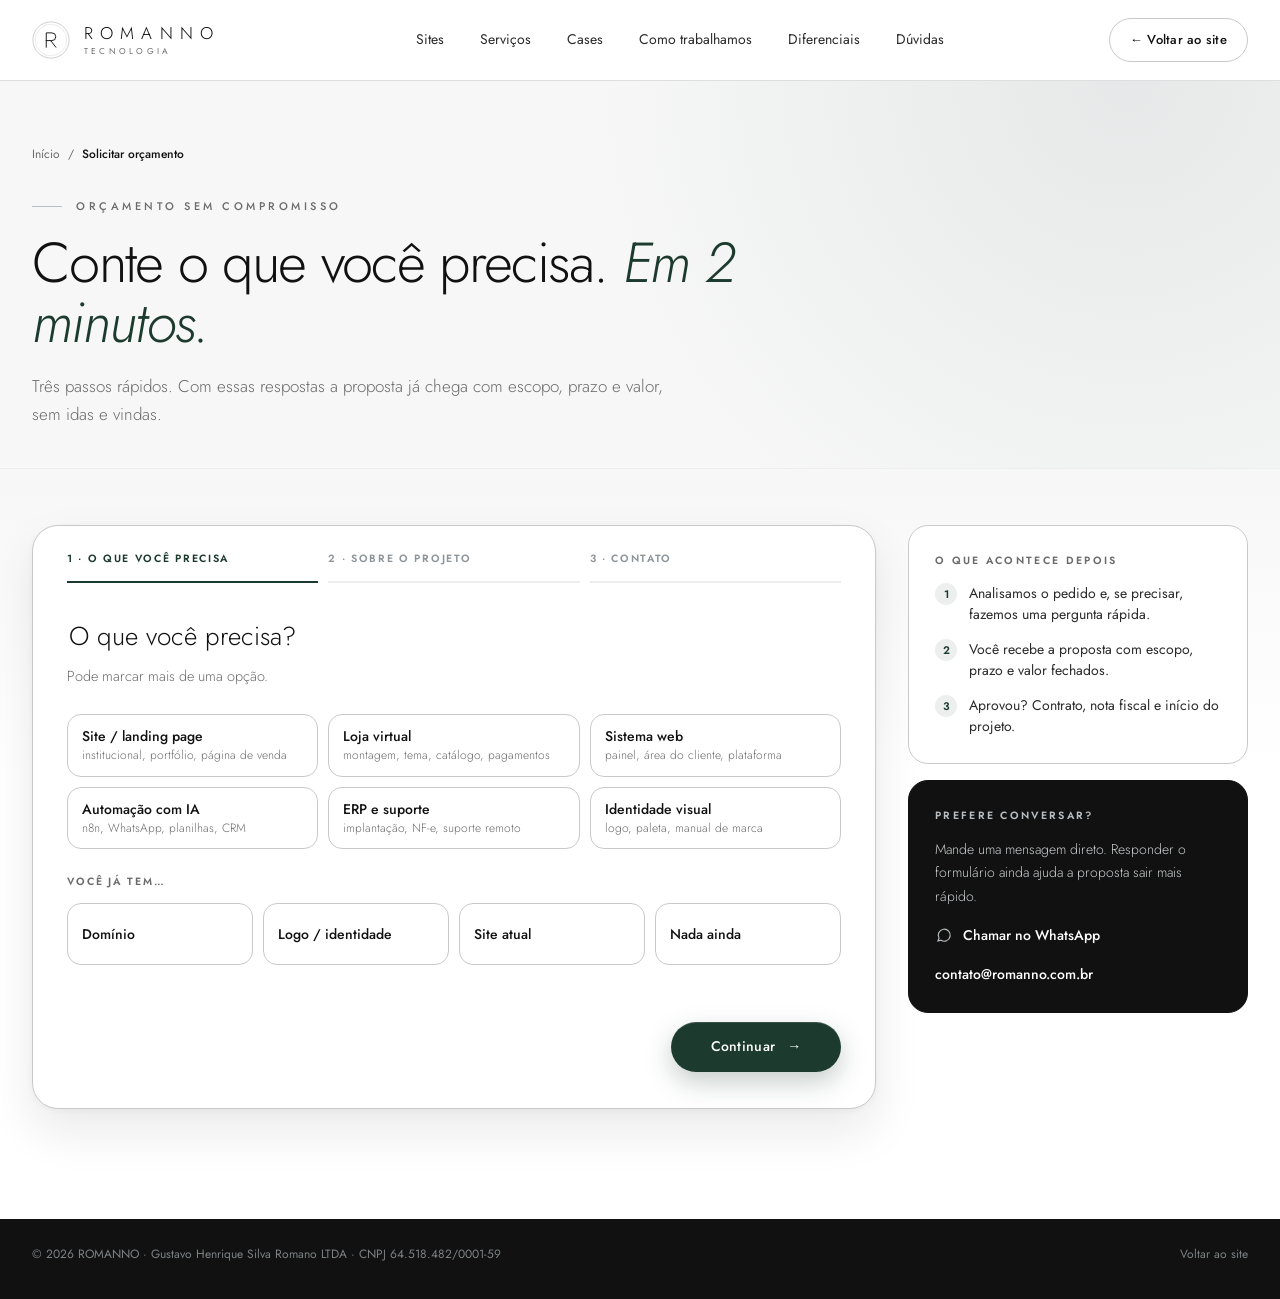
==== commit 90faa2ea: "Página Sites e landing pages com seção para clínicas e consultórios - sites.html: formatos, diagnóst" ====
--- a/orcamento.html
+++ b/orcamento.html
@@ -32,6 +32,7 @@
       <span class="brand-text"><b>ROMANNO</b><small>Tecnologia</small></span>
     </a>
     <nav class="menu" aria-label="Principal">
+      <a href="sites.html">Sites</a>
       <a href="./#servicos">Serviços</a>
       <a href="./#cases">Cases</a>
       <a href="./#processo">Como trabalhamos</a>
--- a/assets/css/style.css
+++ b/assets/css/style.css
@@ -416,3 +416,50 @@
   .summary div{display:block}
   .summary strong{display:block;text-align:left;margin-top:2px}
 }
+
+/* ---------- página Sites e landing pages ---------- */
+.lp-hero{padding:56px 0 110px}
+.lp-hero-grid{display:grid;grid-template-columns:1.1fr .9fr;gap:56px;align-items:center}
+.lp-hero h1{max-width:680px}
+.lp-note{margin:18px 0 0;font-size:13px;color:var(--gray)}
+.lp-visual{position:relative;display:flex;justify-content:center}
+.lp-phone{width:270px;height:540px;border-radius:40px;background:var(--black);padding:12px;box-shadow:0 40px 80px rgba(17,17,17,.22);border:1px solid #2a2a2a}
+.lp-phone-in{height:100%;border-radius:30px;background:var(--white);overflow:hidden;display:flex;flex-direction:column;font-size:11px}
+.lp-top{display:flex;justify-content:space-between;align-items:center;padding:16px 18px 12px}
+.lp-top b{font-weight:300;letter-spacing:.32em;font-size:10.5px}
+.lp-top span{color:var(--gray)}
+.lp-cover{margin:0 12px;padding:22px 16px;border-radius:18px;color:var(--white);background:radial-gradient(circle at 80% 10%,rgba(184,190,194,.35),transparent 50%),linear-gradient(150deg,var(--green),var(--green-d))}
+.lp-cover small{display:block;color:var(--silver);font-size:9.5px;letter-spacing:.08em;text-transform:uppercase}
+.lp-cover strong{display:block;font-weight:300;font-size:21px;line-height:1.15;margin:8px 0 12px}
+.lp-stars{font-size:11px;color:#E8D9A8;letter-spacing:.06em}
+.lp-stars span{color:#D5DDD8;letter-spacing:0;margin-left:4px}
+.lp-cta-mock{margin:14px 12px 0;padding:11px;border-radius:999px;background:#25A35A;color:#fff;text-align:center;font-weight:600;font-size:11px}
+.lp-list{display:flex;flex-wrap:wrap;gap:6px;padding:16px 12px 0}
+.lp-list span{padding:5px 10px;border-radius:99px;border:1px solid var(--mist);background:var(--paper);font-size:10px;color:var(--ink2)}
+.lp-review{margin:14px 12px 0;padding:12px 14px;border-radius:14px;border:1px solid var(--mist)}
+.lp-review b{display:block;font-weight:400;font-size:12px}
+.lp-review small{color:var(--gray);font-size:9.5px}
+.lp-badge{position:absolute;top:18px;right:0}
+.lp-check-grid{display:grid;grid-template-columns:.9fr 1.1fr;gap:64px;align-items:start}
+.lp-check-grid h2{margin-top:18px;font-size:clamp(30px,3vw,46px);line-height:1.12}
+.lp-check{list-style:none;margin:0;padding:0;display:grid;grid-template-columns:1fr 1fr;gap:14px}
+.lp-check li{position:relative;padding:20px 20px 20px 50px;border:1px solid var(--line);border-radius:16px;background:var(--white)}
+.lp-check li:before{content:"!";position:absolute;left:16px;top:19px;width:22px;height:22px;border-radius:50%;display:grid;place-items:center;font-size:12px;font-weight:600;color:#9B3A2E;background:#F8ECEA}
+.lp-check b{display:block;font-weight:500;font-size:15px;margin-bottom:4px}
+.lp-check span{display:block;font-size:13.5px;color:var(--gray);line-height:1.55}
+.lp-steps3{grid-template-columns:repeat(3,1fr)}
+.lp-steps4{grid-template-columns:repeat(4,1fr)}
+.lp-step{background:var(--paper);border-color:var(--line)}
+.lp-step:hover{background:var(--white);border-color:var(--silver-d)}
+.lp-step .n{color:var(--green)}
+.lp-step h3{color:var(--black)}
+.lp-step p{color:var(--gray)}
+@media(max-width:1020px){
+  .lp-hero-grid,.lp-check-grid{grid-template-columns:1fr;gap:44px}
+  .lp-steps3,.lp-steps4{grid-template-columns:1fr 1fr}
+}
+@media(max-width:640px){
+  .lp-check,.lp-steps3,.lp-steps4{grid-template-columns:1fr}
+  .lp-phone{width:240px;height:480px}
+  .lp-badge{right:4px}
+}
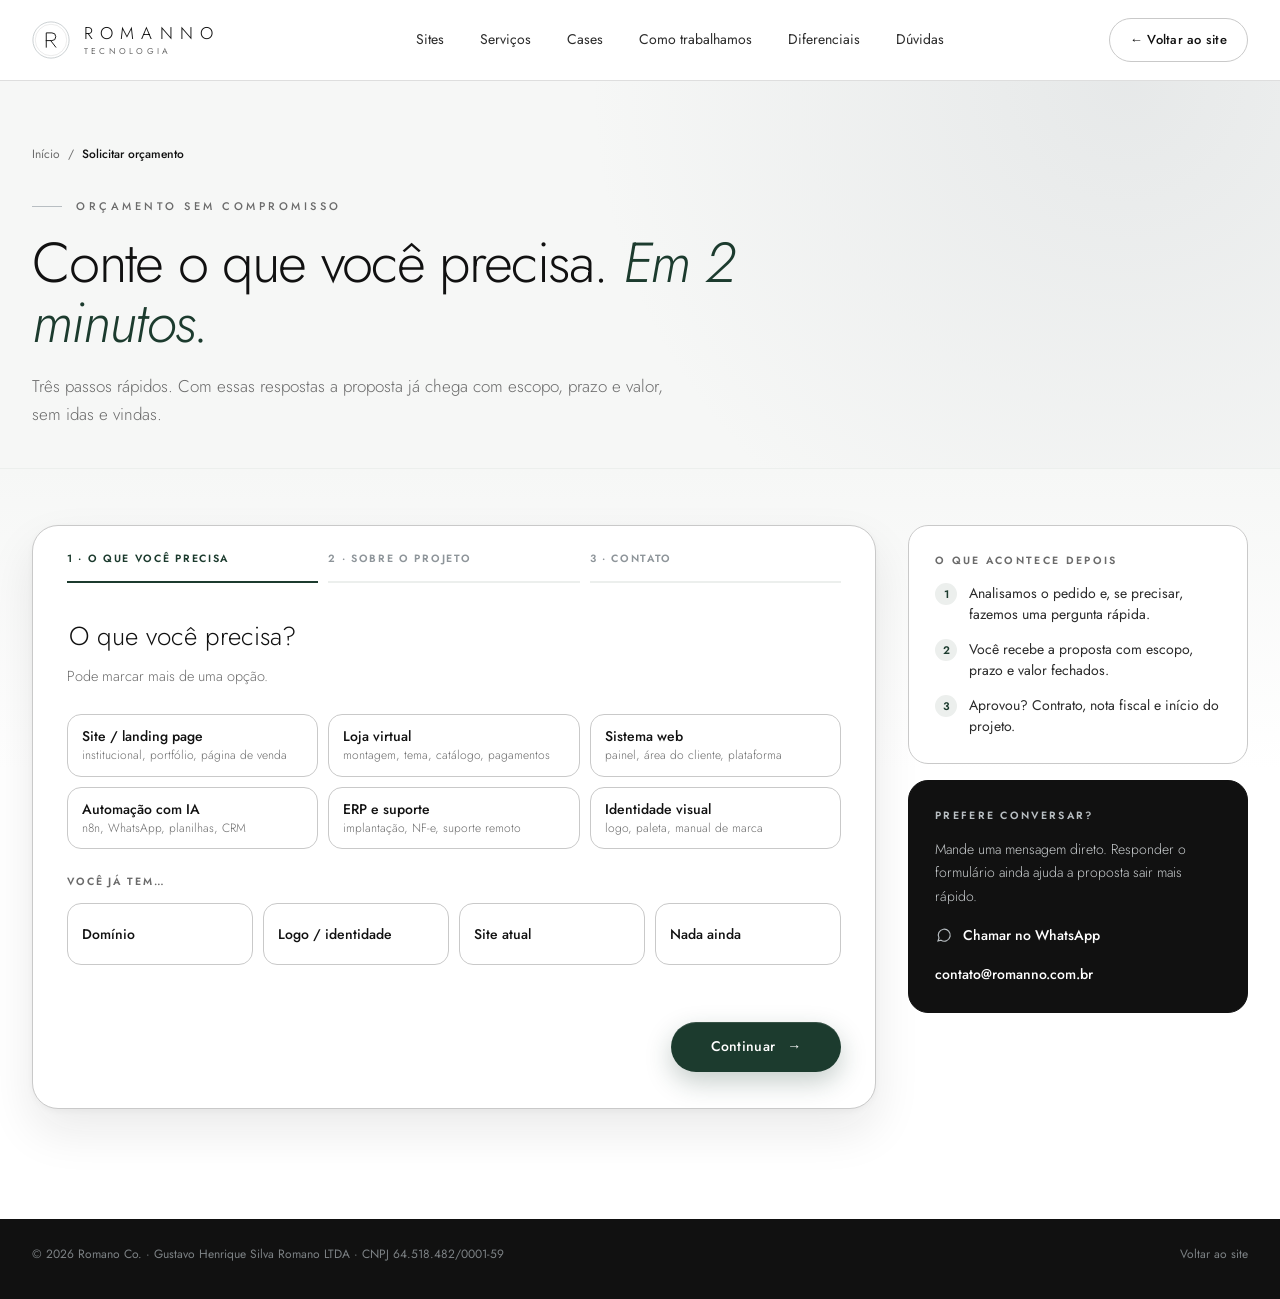
==== commit cbbcc0b0: "Cases reorganizados e páginas de projeto (Romano Joias e Finanças R) - Romano Concursos em primeiro," ====
--- a/orcamento.html
+++ b/orcamento.html
@@ -170,7 +170,7 @@
 
 <footer class="footer">
   <div class="container">
-    <div class="footer-bottom" style="border-top:0"><span>© <span data-year>2026</span> ROMANNO · Gustavo Henrique Silva Romano LTDA · CNPJ 64.518.482/0001-59</span><span><a href="./">Voltar ao site</a></span></div>
+    <div class="footer-bottom" style="border-top:0"><span>© <span data-year>2026</span> Romano Co. · Gustavo Henrique Silva Romano LTDA · CNPJ 64.518.482/0001-59</span><span><a href="./">Voltar ao site</a></span></div>
   </div>
 </footer>
 </body>
--- a/assets/css/style.css
+++ b/assets/css/style.css
@@ -463,3 +463,18 @@
   .lp-phone{width:240px;height:480px}
   .lp-badge{right:4px}
 }
+
+/* cases: Romano Concursos e Finanças R */
+.rc .screen-body{background:#F5F8F8}
+.rc-top{display:flex;justify-content:space-between;align-items:center;margin-bottom:10px}
+.rc-top b{font-weight:600;font-size:11.5px;color:#1F7A6B}
+.rc-top span{font-size:9.5px;padding:3px 8px;border-radius:99px;background:#FBF1E0;color:#8A6300}
+.rc .q-card{background:#fff;border-color:#E2ECEA}
+.rc .q-opt.ok{border-color:#1F7A6B;background:rgba(31,122,107,.08);color:#1F7A6B}
+.rc-stats{display:grid;grid-template-columns:repeat(3,1fr);gap:6px;margin-top:4px}
+.rc-stats div{padding:8px;border-radius:8px;background:#fff;border:1px solid #E2ECEA}
+.rc-stats small{display:block;font-size:8.5px;color:var(--gray)}
+.rc-stats b{font-weight:600;font-size:13px;color:#1F7A6B}
+.case-visual.fr{background:radial-gradient(circle at 75% 15%,rgba(63,208,160,.25),transparent 50%),linear-gradient(160deg,#16263C,#0E1A2B)}
+.tx em.t-red{background:#FDECEA;color:#B23B2E}
+.case-visual img.shot{width:100%;max-width:520px;border-radius:12px;box-shadow:0 24px 60px rgba(17,17,17,.25)}
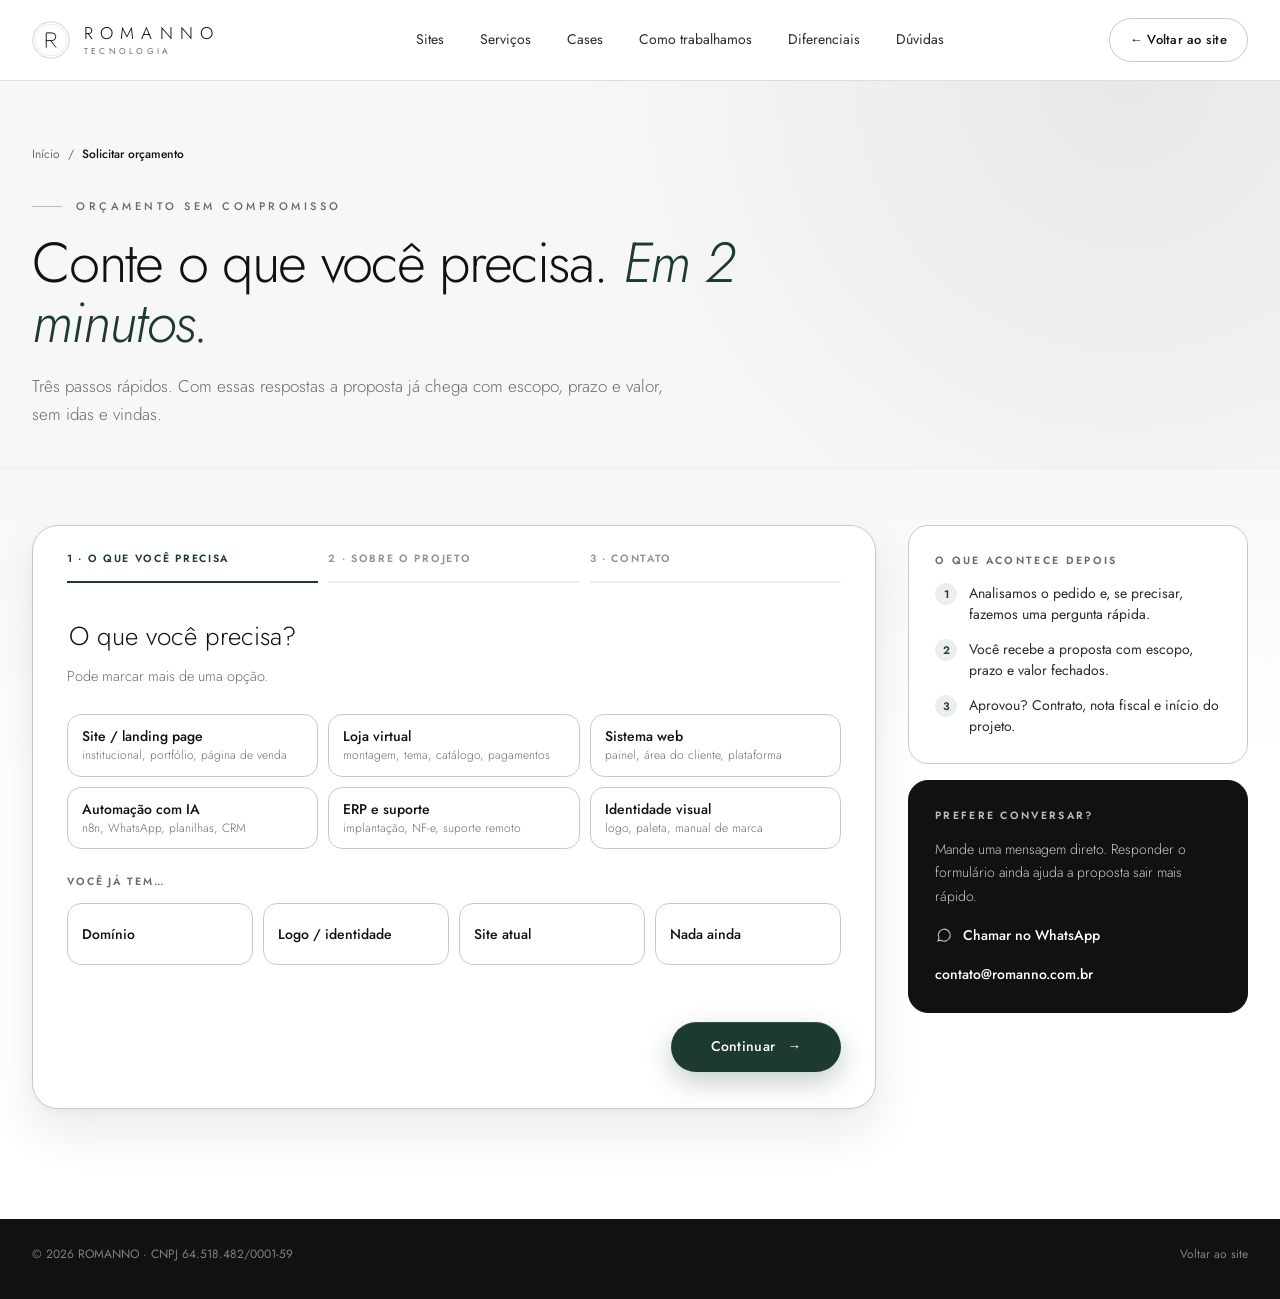
==== commit c05e7cf5: "Rodapé: © ROMANNO · CNPJ" ====
--- a/orcamento.html
+++ b/orcamento.html
@@ -170,7 +170,7 @@
 
 <footer class="footer">
   <div class="container">
-    <div class="footer-bottom" style="border-top:0"><span>© <span data-year>2026</span> Romano Co. · Gustavo Henrique Silva Romano LTDA · CNPJ 64.518.482/0001-59</span><span><a href="./">Voltar ao site</a></span></div>
+    <div class="footer-bottom" style="border-top:0"><span>© <span data-year>2026</span> ROMANNO · CNPJ 64.518.482/0001-59</span><span><a href="./">Voltar ao site</a></span></div>
   </div>
 </footer>
 </body>
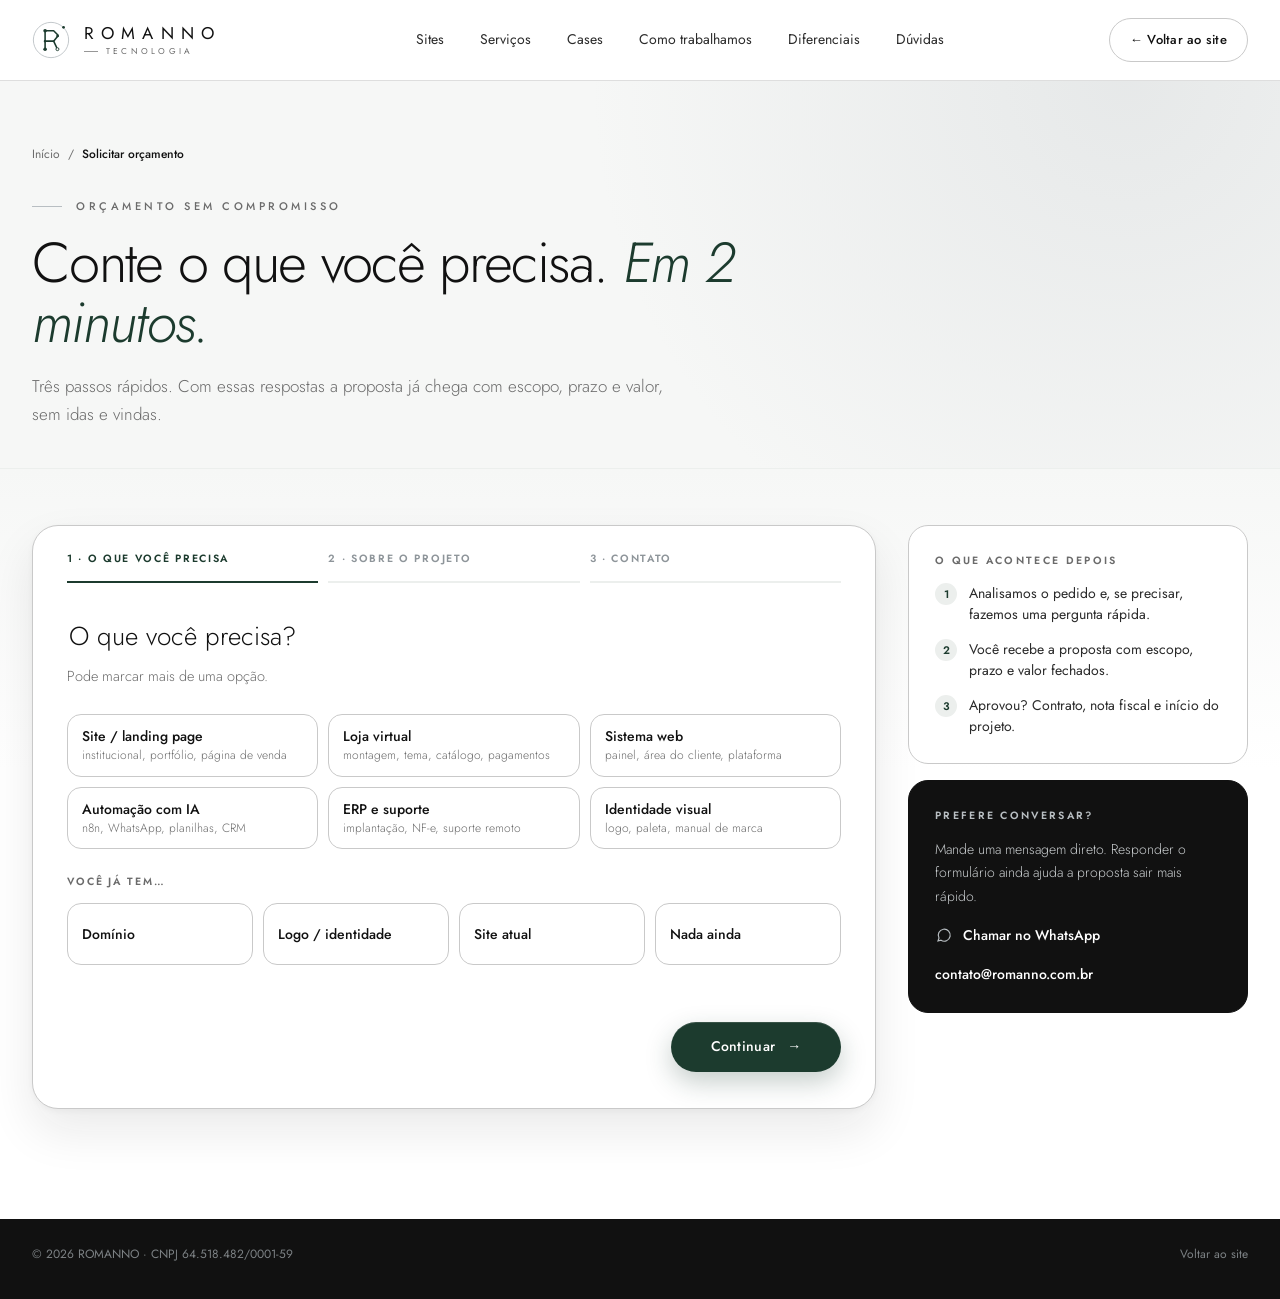
==== commit c8dff7d0: "Novo logo ROMANNO Tecnologia (R em circuito) no cabeçalho, rodapé, favicon e imagem de compartilhame" ====
--- a/orcamento.html
+++ b/orcamento.html
@@ -28,7 +28,7 @@
 <header class="header">
   <div class="container nav">
     <a class="brand" href="./" aria-label="ROMANNO — início">
-      <svg class="brand-mark" viewBox="0 0 64 64" fill="none" aria-hidden="true"><circle cx="32" cy="32" r="30.5" stroke="#B8BEC2" stroke-width="1.2"/><circle cx="32" cy="32" r="26.5" stroke="#C9C9C9" stroke-width=".6"/><g stroke="currentColor" stroke-width="1.6" stroke-linecap="square"><path d="M24 44V20h9.5a6.5 6.5 0 0 1 0 13H24"/><path d="M31.5 33L40 44"/></g></svg>
+      <svg class="brand-mark" viewBox="252 195 360 360" fill="none" aria-hidden="true"><circle cx="432" cy="375" r="167" stroke="#B8BEC2" stroke-width="8"/><circle cx="551" cy="255" r="13" fill="currentColor"/><g stroke="currentColor" stroke-width="15" stroke-linecap="round" stroke-linejoin="round"><path d="M376 287V461"/><path d="M376 287H457L495 325V339L457 386H376"/><path d="M457 386L485 444"/></g><g fill="currentColor"><circle cx="376" cy="287" r="17"/><circle cx="376" cy="462" r="17"/><circle cx="374" cy="387" r="11"/><circle cx="495" cy="337" r="13"/></g><circle cx="493" cy="462" r="14" stroke="currentColor" stroke-width="9"/></svg>
       <span class="brand-text"><b>ROMANNO</b><small>Tecnologia</small></span>
     </a>
     <nav class="menu" aria-label="Principal">
--- a/assets/css/style.css
+++ b/assets/css/style.css
@@ -478,3 +478,17 @@
 .case-visual.fr{background:radial-gradient(circle at 75% 15%,rgba(63,208,160,.25),transparent 50%),linear-gradient(160deg,#16263C,#0E1A2B)}
 .tx em.t-red{background:#FDECEA;color:#B23B2E}
 .case-visual img.shot{width:100%;max-width:520px;border-radius:12px;box-shadow:0 24px 60px rgba(17,17,17,.25)}
+.shots{width:min(520px,100%)}
+.shots-view{position:relative;aspect-ratio:875/600;overflow:hidden;background:#F5F8F8}
+.shots-view img{position:absolute;inset:0;width:100%;height:100%;object-fit:cover;object-position:top center;opacity:0;transition:opacity .45s ease}
+.shots-view img.on{opacity:1}
+.shots-tabs{display:flex;gap:6px;padding:10px;background:#fff;border-top:1px solid var(--mist)}
+.shots-tabs button{flex:1;height:32px;border-radius:99px;border:1px solid var(--mist);background:var(--paper);color:var(--ink2);font:inherit;font-size:12px;cursor:pointer;transition:.2s}
+.shots-tabs button.on{background:#1F7A6B;border-color:#1F7A6B;color:#fff}
+
+/* logo atualizado */
+.brand .brand-mark{color:var(--green)}
+.footer .brand .brand-mark{color:#fff}
+.brand-text small{display:flex;align-items:center;gap:8px}
+.brand-text small:before{content:"";width:14px;height:1px;background:currentColor;opacity:.7}
+.brand-text b{font-weight:400}
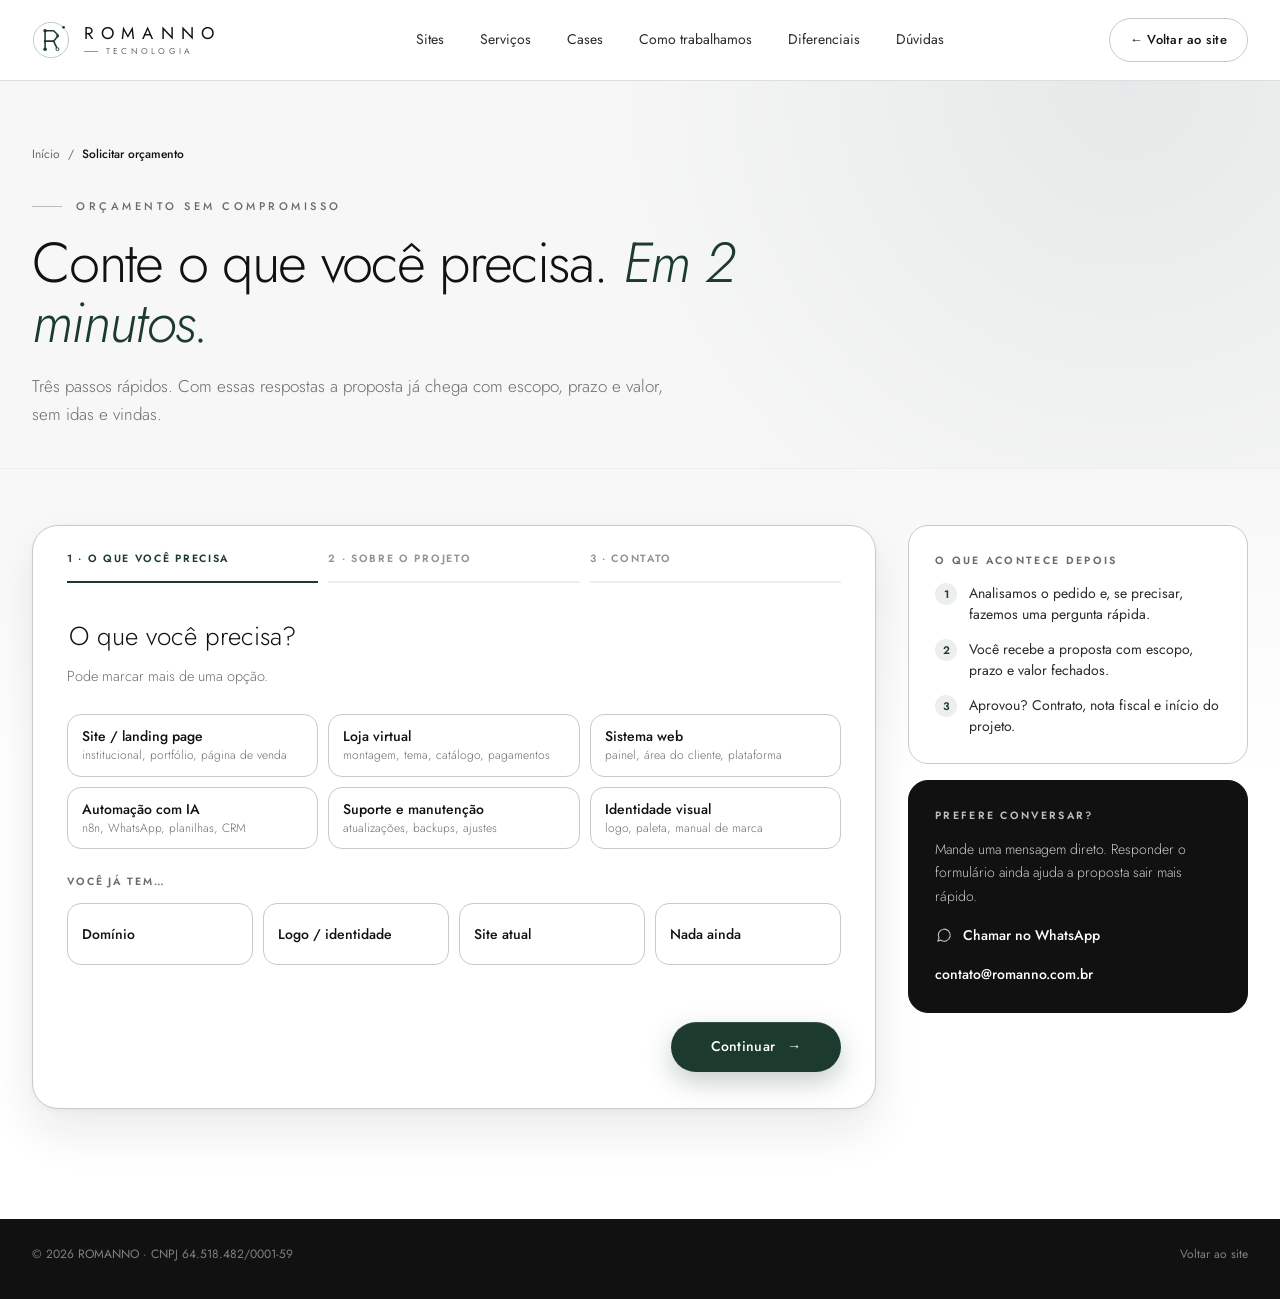
==== commit 4af37b0b: "Troca o serviço de ERP por suporte e manutenção" ====
--- a/orcamento.html
+++ b/orcamento.html
@@ -4,16 +4,19 @@
 <meta charset="UTF-8">
 <meta name="viewport" content="width=device-width,initial-scale=1">
 <title>Solicitar orçamento — ROMANNO</title>
-<meta name="description" content="Conte o que você precisa: site, loja virtual, sistema, automação ou ERP. Retorno em até 1 dia útil.">
+<meta name="description" content="Conte o que você precisa: site, loja virtual, sistema, automação ou suporte. Retorno em até 2 dias úteis.">
 <meta name="theme-color" content="#1C3B2E">
 <link rel="canonical" href="https://romanno.com.br/orcamento.html">
 <meta property="og:title" content="Solicitar orçamento — ROMANNO">
-<meta property="og:description" content="Conte o que você precisa: site, loja virtual, sistema, automação ou ERP. Retorno em até 1 dia útil.">
+<meta property="og:description" content="Conte o que você precisa: site, loja virtual, sistema, automação ou suporte. Retorno em até 2 dias úteis.">
 <meta property="og:url" content="https://romanno.com.br/orcamento.html">
 <meta property="og:image" content="https://romanno.com.br/assets/img/og.jpg">
 <meta property="og:locale" content="pt_BR">
 <meta name="twitter:card" content="summary_large_image">
+<link rel="icon" href="favicon.ico" sizes="48x48">
+<link rel="icon" href="favicon-192.png" type="image/png" sizes="192x192">
 <link rel="icon" href="assets/img/monograma.svg" type="image/svg+xml">
+<link rel="apple-touch-icon" href="apple-touch-icon.png">
 <link rel="preconnect" href="https://fonts.googleapis.com">
 <link rel="preconnect" href="https://fonts.gstatic.com" crossorigin>
 <link href="https://fonts.googleapis.com/css2?family=Jost:ital,wght@0,300;0,400;0,500;0,600;1,300;1,400&display=swap" rel="stylesheet">
@@ -76,7 +79,7 @@
               <div class="choice"><input type="checkbox" id="s2" name="servicos" value="E-commerce"><label for="s2">Loja virtual<small>montagem, tema, catálogo, pagamentos</small></label></div>
               <div class="choice"><input type="checkbox" id="s3" name="servicos" value="Sistema web"><label for="s3">Sistema web<small>painel, área do cliente, plataforma</small></label></div>
               <div class="choice"><input type="checkbox" id="s4" name="servicos" value="Automação com IA"><label for="s4">Automação com IA<small>n8n, WhatsApp, planilhas, CRM</small></label></div>
-              <div class="choice"><input type="checkbox" id="s5" name="servicos" value="ERP / suporte"><label for="s5">ERP e suporte<small>implantação, NF-e, suporte remoto</small></label></div>
+              <div class="choice"><input type="checkbox" id="s5" name="servicos" value="Suporte e manutenção"><label for="s5">Suporte e manutenção<small>atualizações, backups, ajustes</small></label></div>
               <div class="choice"><input type="checkbox" id="s6" name="servicos" value="Identidade visual"><label for="s6">Identidade visual<small>logo, paleta, manual de marca</small></label></div>
             </div>
 
@@ -121,7 +124,7 @@
           <!-- ETAPA 3 -->
           <fieldset class="form-step" data-step="3" style="border:0;padding:0;margin:0">
             <legend class="form-title">Para onde mandamos a proposta?</legend>
-            <p class="form-sub">Retorno em até 1 dia útil.</p>
+            <p class="form-sub">Retorno em até 2 dias úteis.</p>
             <div class="grid2">
               <div class="field"><label for="nome">Nome</label><input id="nome" name="nome" autocomplete="name" required></div>
               <div class="field"><label for="empresa">Empresa <small>(opcional)</small></label><input id="empresa" name="empresa" autocomplete="organization"></div>
@@ -141,7 +144,7 @@
           <div class="form-step success" data-step="4" aria-live="polite">
             <div class="success-mark"><svg viewBox="0 0 24 24"><path d="M5 12.5l4.5 4.5L19 7.5"/></svg></div>
             <h2 class="form-title">Pedido recebido.</h2>
-            <p class="form-sub" id="successMsg">Você recebe a proposta em até 1 dia útil. Guarde o protocolo:</p>
+            <p class="form-sub" id="successMsg">Você recebe a proposta em até 2 dias úteis. Guarde o protocolo:</p>
             <span class="protocol" id="protocol"></span>
             <div class="form-actions" style="justify-content:center"><a class="btn" href="./">Voltar ao site</a></div>
           </div>
--- a/assets/css/style.css
+++ b/assets/css/style.css
@@ -27,7 +27,7 @@
 html{scroll-behavior:smooth}
 body{margin:0;background:var(--white);color:var(--black);font-family:var(--font);font-size:16px;font-weight:400;line-height:1.65;overflow-x:hidden;-webkit-font-smoothing:antialiased}
 a{color:inherit;text-decoration:none}
-img{max-width:100%;display:block}
+img{max-width:100%;height:auto;display:block}
 button,input,select,textarea{font:inherit}
 .container{width:min(1240px,calc(100% - 64px));margin:auto}
 :focus-visible{outline:2px solid var(--green);outline-offset:3px;border-radius:6px}
@@ -492,3 +492,13 @@
 .brand-text small{display:flex;align-items:center;gap:8px}
 .brand-text small:before{content:"";width:14px;height:1px;background:currentColor;opacity:.7}
 .brand-text b{font-weight:400}
+.case-visual.fr .shots-tabs button.on{background:#C9A45C;border-color:#C9A45C;color:#0E1A2B}
+.case-visual .shots-view img[src*="joias"]{object-position:center}
+/* 6 serviços em grade completa */
+.services .service.wide{grid-column:auto}
+.lp-steps3{grid-template-columns:repeat(2,1fr)}
+@media(min-width:1201px){.lp-steps3{grid-template-columns:repeat(4,1fr)}}
+@media(max-width:640px){.lp-steps3{grid-template-columns:1fr}}
+.case-visual.rm{background:radial-gradient(circle at 75% 15%,rgba(176,122,79,.25),transparent 50%),linear-gradient(160deg,#1E2A47,#121A2E)}
+.case-visual.rm .shots-tabs button.on{background:#1E2A47;border-color:#1E2A47;color:#FAF8F3}
+.case-visual.rm .shots-view img{object-fit:contain;background:#FAF8F3}
